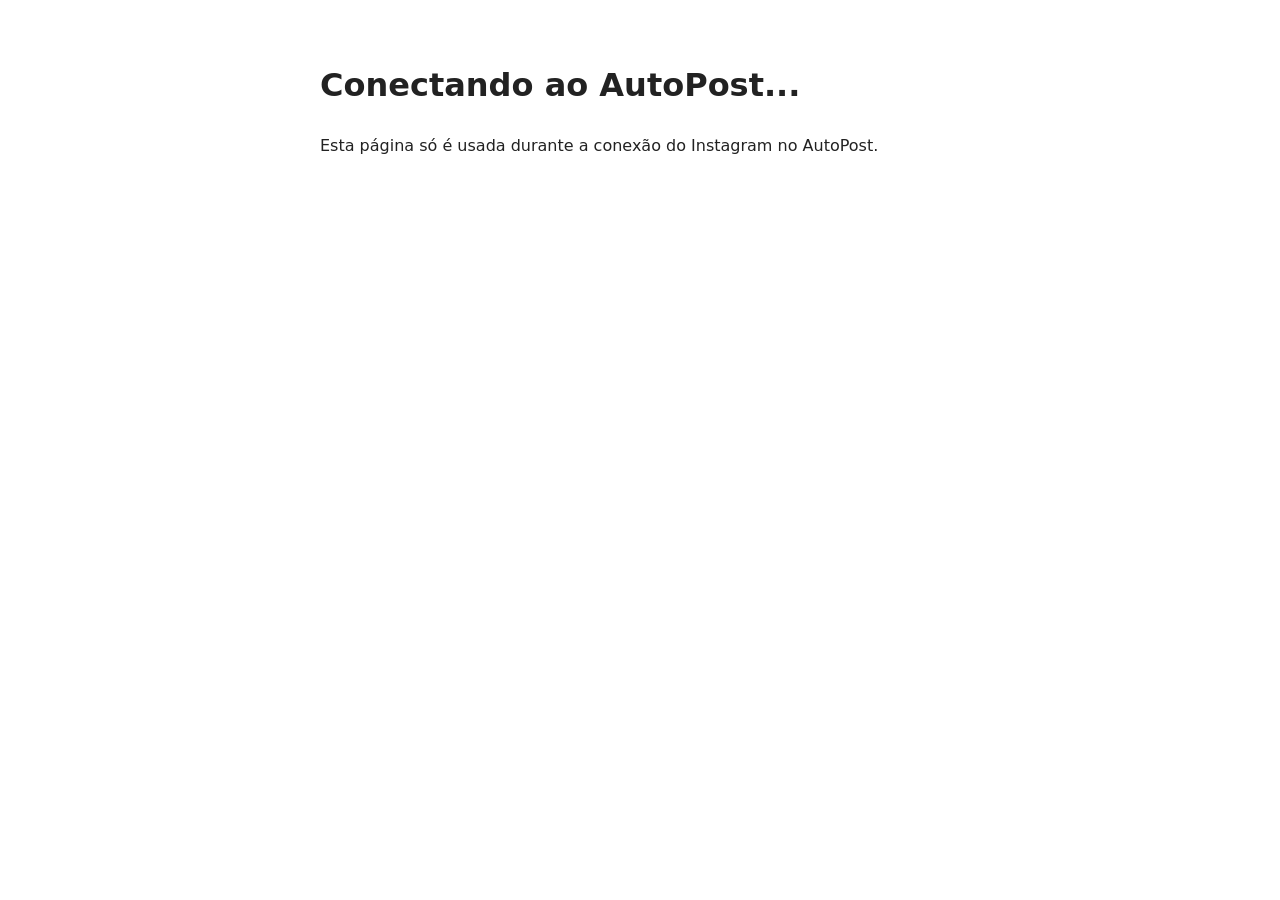
==== index.html @ 18178ec4 "Add files via upload" ====
<!doctype html>
<html lang="pt-br">
<head>
<meta charset="utf-8">
<meta name="viewport" content="width=device-width, initial-scale=1">
<meta name="robots" content="noindex">
<title>Mundo Droid Poster - Conectando</title>
<style>body{font-family:system-ui,sans-serif;max-width:640px;margin:60px auto;padding:0 16px;line-height:1.6;color:#222;background:#fff}code{word-break:break-all;background:#f3f3f3;padding:2px 4px;border-radius:4px}button{padding:8px 14px;cursor:pointer}</style>
</head>
<body>
<h1>Conectando ao AutoPost...</h1>
<p id="msg">Voltando para o app no seu computador.</p>
<div id="manual" hidden>
  <p>Se o AutoPost não abriu a confirmação, copie o endereço abaixo e cole no app em <b>Contas › Colar URL de retorno</b>:</p>
  <p><code id="url"></code></p>
  <button id="copy">Copiar endereço</button>
</div>
<script>
// Página-ponte do login do Instagram (Meta exige HTTPS público).
// Repassa code e state para o AutoPost, que roda só neste computador.
(function () {
  var PORT = 47615;
  var q = window.location.search;
  var full = window.location.href.split("#")[0];
  document.getElementById("url").textContent = full;
  document.getElementById("copy").onclick = function () {
    navigator.clipboard.writeText(full).then(function () { document.getElementById("copy").textContent = "Copiado!"; });
  };
  if (!/[?&](code|error)=/.test(q)) {
    document.getElementById("msg").textContent = "Esta página só é usada durante a conexão do Instagram no AutoPost.";
    return;
  }
  document.getElementById("manual").hidden = false;
  window.location.replace("http://localhost:" + PORT + "/oauth/callback/instagram/" + q);
})();
</script>
</body>
</html>
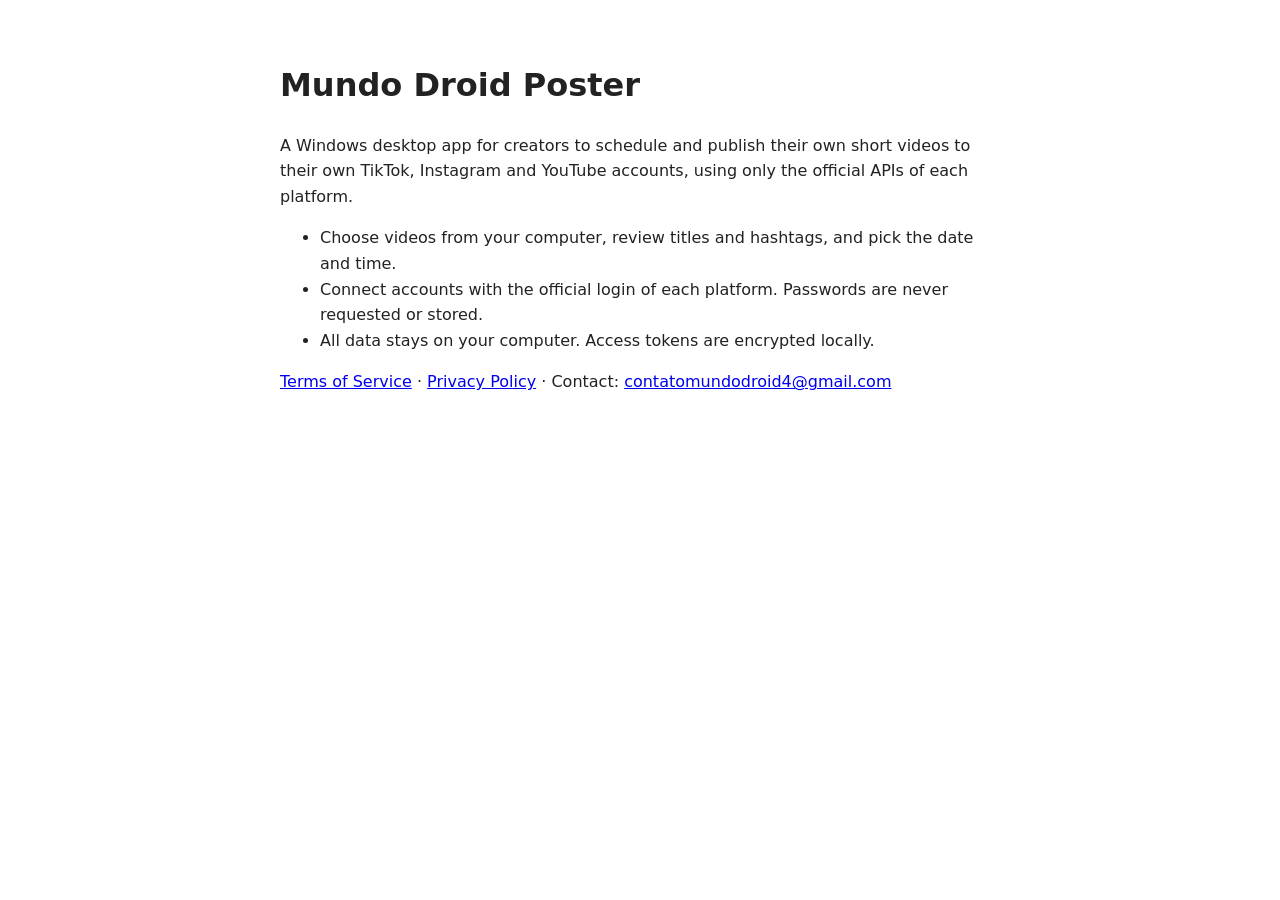
==== commit 70fc98d0: "Add files via upload" ====
--- a/index.html
+++ b/index.html
@@ -1,36 +1,43 @@
 <!doctype html>
-<html lang="pt-br">
+<html lang="en">
 <head>
 <meta charset="utf-8">
 <meta name="viewport" content="width=device-width, initial-scale=1">
-<meta name="robots" content="noindex">
-<title>Mundo Droid Poster - Conectando</title>
-<style>body{font-family:system-ui,sans-serif;max-width:640px;margin:60px auto;padding:0 16px;line-height:1.6;color:#222;background:#fff}code{word-break:break-all;background:#f3f3f3;padding:2px 4px;border-radius:4px}button{padding:8px 14px;cursor:pointer}</style>
+<title>Mundo Droid Poster</title>
+<style>body{font-family:system-ui,sans-serif;max-width:720px;margin:60px auto;padding:0 16px;line-height:1.6;color:#222;background:#fff}code{word-break:break-all;background:#f3f3f3;padding:2px 4px;border-radius:4px}button{padding:8px 14px;cursor:pointer}</style>
 </head>
 <body>
-<h1>Conectando ao AutoPost...</h1>
-<p id="msg">Voltando para o app no seu computador.</p>
-<div id="manual" hidden>
+<div id="home">
+  <h1>Mundo Droid Poster</h1>
+  <p>A Windows desktop app for creators to schedule and publish their own short videos to their own TikTok, Instagram and YouTube accounts, using only the official APIs of each platform.</p>
+  <ul>
+    <li>Choose videos from your computer, review titles and hashtags, and pick the date and time.</li>
+    <li>Connect accounts with the official login of each platform. Passwords are never requested or stored.</li>
+    <li>All data stays on your computer. Access tokens are encrypted locally.</li>
+  </ul>
+  <p><a href="terms.html">Terms of Service</a> · <a href="privacy.html">Privacy Policy</a> · Contact: <a href="mailto:contatomundodroid4@gmail.com">contatomundodroid4@gmail.com</a></p>
+</div>
+<div id="bridge" hidden>
+  <h1>Conectando ao AutoPost...</h1>
+  <p>Voltando para o app no seu computador.</p>
   <p>Se o AutoPost não abriu a confirmação, copie o endereço abaixo e cole no app em <b>Contas › Colar URL de retorno</b>:</p>
   <p><code id="url"></code></p>
   <button id="copy">Copiar endereço</button>
 </div>
 <script>
-// Página-ponte do login do Instagram (Meta exige HTTPS público).
-// Repassa code e state para o AutoPost, que roda só neste computador.
+// Também é a página-ponte do login do Instagram (a Meta exige HTTPS público):
+// repassa code e state para o AutoPost, que roda só no computador do usuário.
 (function () {
   var PORT = 47615;
   var q = window.location.search;
+  if (!/[?&](code|error)=/.test(q)) return;
   var full = window.location.href.split("#")[0];
+  document.getElementById("home").hidden = true;
+  document.getElementById("bridge").hidden = false;
   document.getElementById("url").textContent = full;
   document.getElementById("copy").onclick = function () {
     navigator.clipboard.writeText(full).then(function () { document.getElementById("copy").textContent = "Copiado!"; });
   };
-  if (!/[?&](code|error)=/.test(q)) {
-    document.getElementById("msg").textContent = "Esta página só é usada durante a conexão do Instagram no AutoPost.";
-    return;
-  }
-  document.getElementById("manual").hidden = false;
   window.location.replace("http://localhost:" + PORT + "/oauth/callback/instagram/" + q);
 })();
 </script>
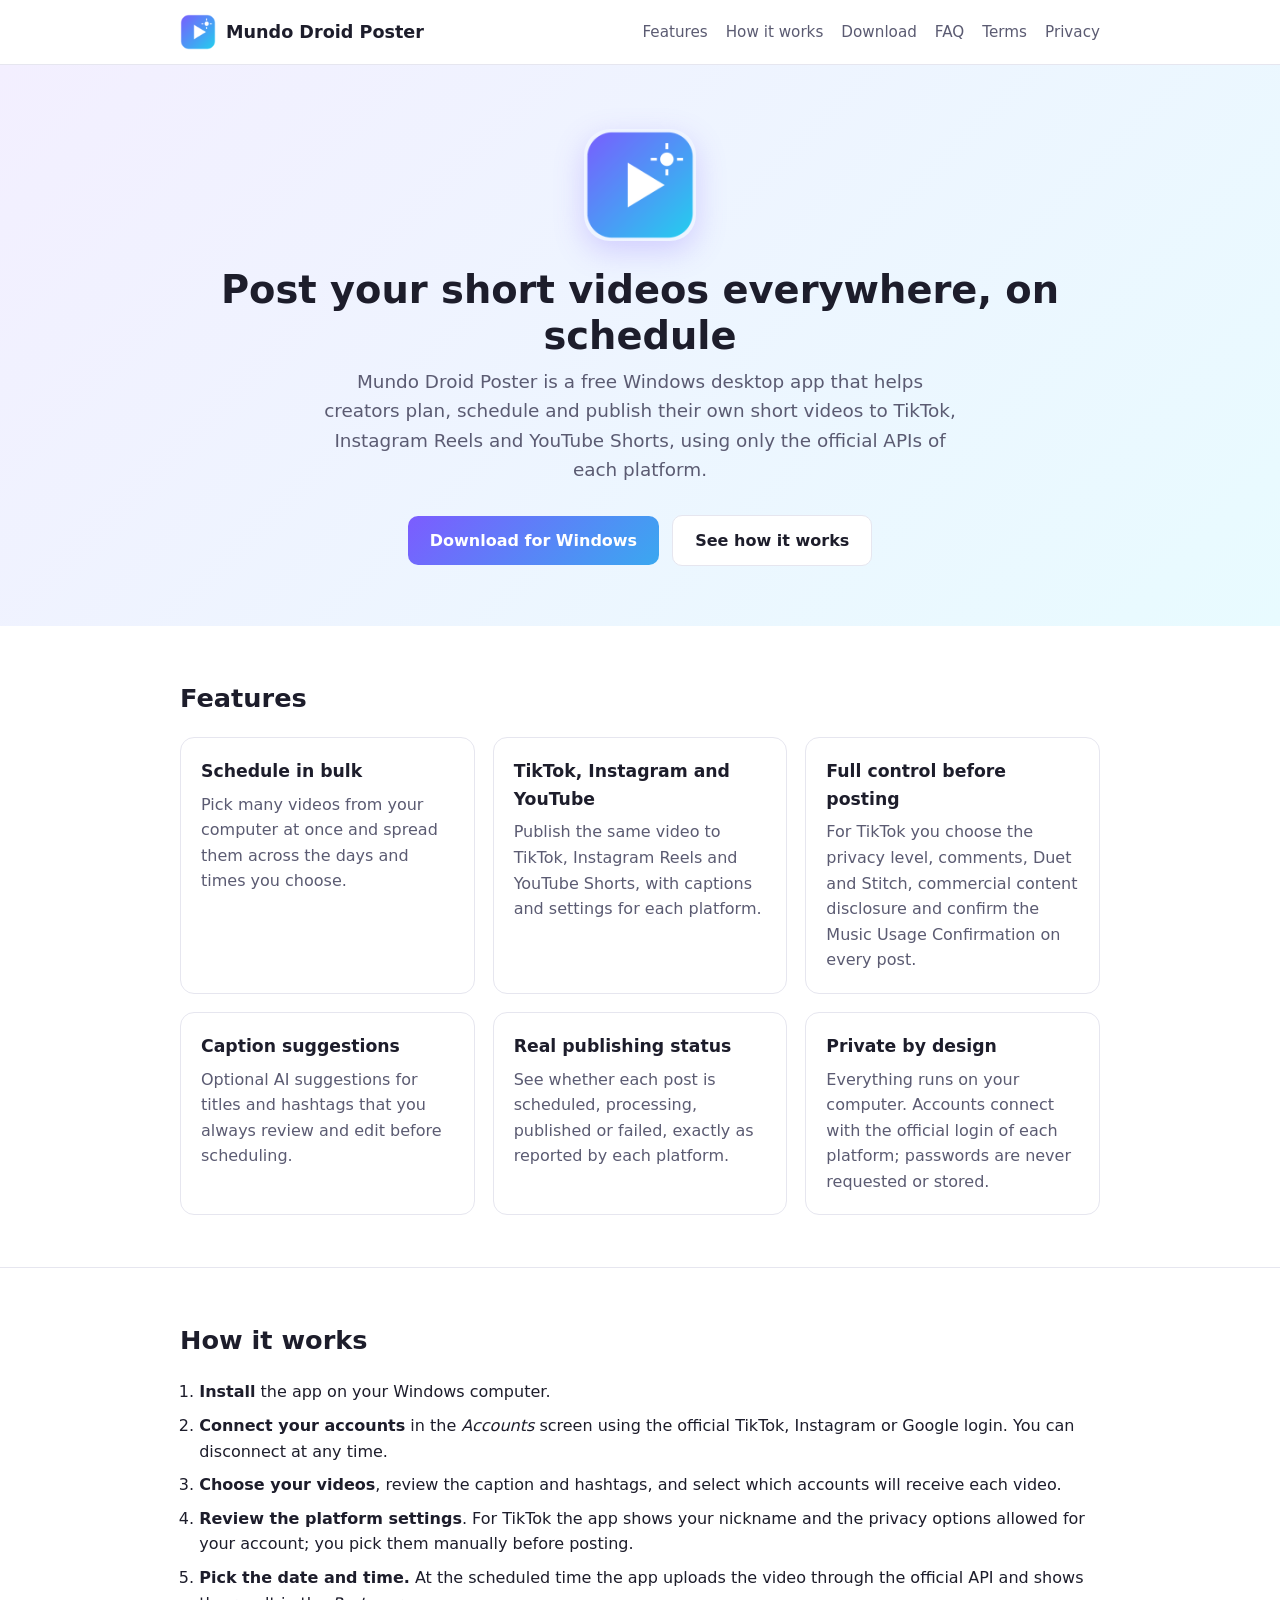
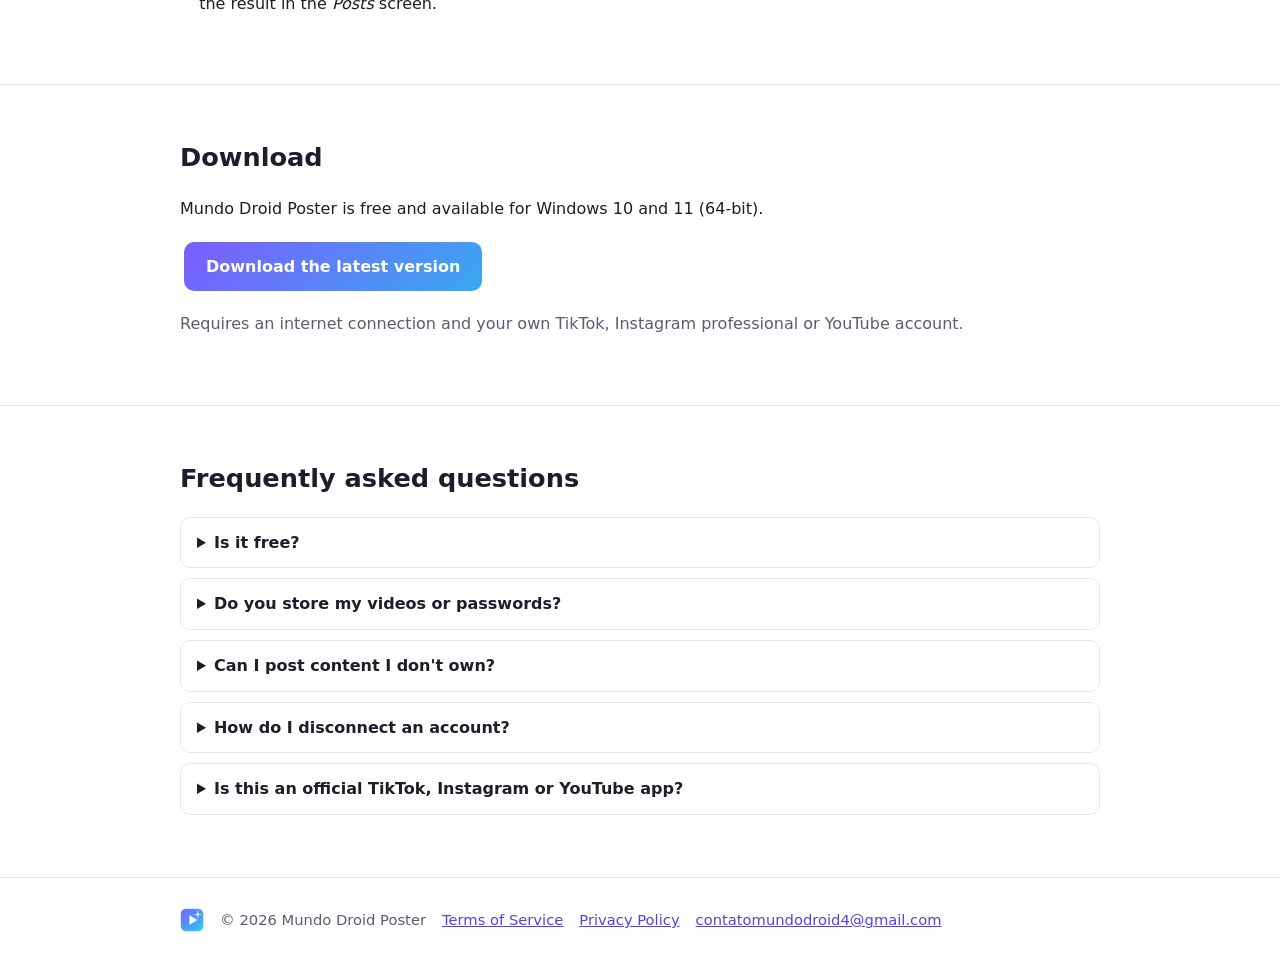
==== commit 13cd356b: "Add files via upload" ====
--- a/index.html
+++ b/index.html
@@ -3,27 +3,82 @@
 <head>
 <meta charset="utf-8">
 <meta name="viewport" content="width=device-width, initial-scale=1">
-<title>Mundo Droid Poster</title>
-<style>body{font-family:system-ui,sans-serif;max-width:720px;margin:60px auto;padding:0 16px;line-height:1.6;color:#222;background:#fff}code{word-break:break-all;background:#f3f3f3;padding:2px 4px;border-radius:4px}button{padding:8px 14px;cursor:pointer}</style>
+<title>Mundo Droid Poster - Schedule your videos to TikTok, Instagram and YouTube</title>
+<meta name="description" content="Mundo Droid Poster is a Windows desktop app for creators to schedule and publish their own short videos to TikTok, Instagram and YouTube using the official APIs.">
+<link rel="icon" href="favicon.ico" sizes="any">
+<link rel="icon" type="image/png" sizes="32x32" href="favicon-32.png">
+<link rel="apple-touch-icon" href="apple-touch-icon.png">
+<link rel="stylesheet" href="site.css">
 </head>
 <body>
-<div id="home">
-  <h1>Mundo Droid Poster</h1>
-  <p>A Windows desktop app for creators to schedule and publish their own short videos to their own TikTok, Instagram and YouTube accounts, using only the official APIs of each platform.</p>
-  <ul>
-    <li>Choose videos from your computer, review titles and hashtags, and pick the date and time.</li>
-    <li>Connect accounts with the official login of each platform. Passwords are never requested or stored.</li>
-    <li>All data stays on your computer. Access tokens are encrypted locally.</li>
-  </ul>
-  <p><a href="terms.html">Terms of Service</a> · <a href="privacy.html">Privacy Policy</a> · Contact: <a href="mailto:contatomundodroid4@gmail.com">contatomundodroid4@gmail.com</a></p>
-</div>
-<div id="bridge" hidden>
+<header class="top"><div class="wrap">
+  <a class="brand" href="./"><img src="icon-192.png" alt="Mundo Droid Poster icon">Mundo Droid Poster</a>
+  <nav><a href="#features">Features</a><a href="#how">How it works</a><a href="#download">Download</a><a href="#faq">FAQ</a><a href="terms.html">Terms</a><a href="privacy.html">Privacy</a></nav>
+</div></header>
+
+<main id="home">
+<div class="hero"><div class="wrap">
+  <img src="icon-512.png" alt="Mundo Droid Poster icon">
+  <h1>Post your short videos everywhere, on schedule</h1>
+  <p>Mundo Droid Poster is a free Windows desktop app that helps creators plan, schedule and publish their own short videos to TikTok, Instagram Reels and YouTube Shorts, using only the official APIs of each platform.</p>
+  <a class="btn" href="#download">Download for Windows</a>
+  <a class="btn ghost" href="#how">See how it works</a>
+</div></div>
+
+<section id="features"><div class="wrap">
+  <h2>Features</h2>
+  <div class="grid">
+    <div class="card"><h3>Schedule in bulk</h3><p>Pick many videos from your computer at once and spread them across the days and times you choose.</p></div>
+    <div class="card"><h3>TikTok, Instagram and YouTube</h3><p>Publish the same video to TikTok, Instagram Reels and YouTube Shorts, with captions and settings for each platform.</p></div>
+    <div class="card"><h3>Full control before posting</h3><p>For TikTok you choose the privacy level, comments, Duet and Stitch, commercial content disclosure and confirm the Music Usage Confirmation on every post.</p></div>
+    <div class="card"><h3>Caption suggestions</h3><p>Optional AI suggestions for titles and hashtags that you always review and edit before scheduling.</p></div>
+    <div class="card"><h3>Real publishing status</h3><p>See whether each post is scheduled, processing, published or failed, exactly as reported by each platform.</p></div>
+    <div class="card"><h3>Private by design</h3><p>Everything runs on your computer. Accounts connect with the official login of each platform; passwords are never requested or stored.</p></div>
+  </div>
+</div></section>
+
+<section id="how"><div class="wrap">
+  <h2>How it works</h2>
+  <ol class="steps">
+    <li><b>Install</b> the app on your Windows computer.</li>
+    <li><b>Connect your accounts</b> in the <i>Accounts</i> screen using the official TikTok, Instagram or Google login. You can disconnect at any time.</li>
+    <li><b>Choose your videos</b>, review the caption and hashtags, and select which accounts will receive each video.</li>
+    <li><b>Review the platform settings</b>. For TikTok the app shows your nickname and the privacy options allowed for your account; you pick them manually before posting.</li>
+    <li><b>Pick the date and time.</b> At the scheduled time the app uploads the video through the official API and shows the result in the <i>Posts</i> screen.</li>
+  </ol>
+</div></section>
+
+<section id="download"><div class="wrap">
+  <h2>Download</h2>
+  <p>Mundo Droid Poster is free and available for Windows 10 and 11 (64-bit).</p>
+  <p><a class="btn" href="https://github.com/mundodroid/gmewpp/releases/latest">Download the latest version</a></p>
+  <p style="color:var(--muted)">Requires an internet connection and your own TikTok, Instagram professional or YouTube account.</p>
+</div></section>
+
+<section id="faq" class="faq"><div class="wrap">
+  <h2>Frequently asked questions</h2>
+  <details><summary>Is it free?</summary><p>Yes. The app is free to download and use.</p></details>
+  <details><summary>Do you store my videos or passwords?</summary><p>No. Your videos stay on your computer and are sent directly to the platforms you choose. Passwords are never requested; access tokens are encrypted on your computer. See the <a href="privacy.html">Privacy Policy</a>.</p></details>
+  <details><summary>Can I post content I don't own?</summary><p>No. You may only publish content you own or have the rights to publish, as described in the <a href="terms.html">Terms of Service</a>.</p></details>
+  <details><summary>How do I disconnect an account?</summary><p>Inside the app, open <i>Accounts</i> and remove the account. You can also revoke access in the settings of TikTok, Instagram or Google.</p></details>
+  <details><summary>Is this an official TikTok, Instagram or YouTube app?</summary><p>No. Mundo Droid Poster is an independent app that uses the official public APIs of these platforms. It is not affiliated with or endorsed by TikTok, Meta or Google.</p></details>
+</div></section>
+</main>
+
+<div id="bridge" class="doc" hidden>
   <h1>Conectando ao AutoPost...</h1>
   <p>Voltando para o app no seu computador.</p>
   <p>Se o AutoPost não abriu a confirmação, copie o endereço abaixo e cole no app em <b>Contas › Colar URL de retorno</b>:</p>
   <p><code id="url"></code></p>
   <button id="copy">Copiar endereço</button>
 </div>
+
+<footer><div class="wrap">
+  <img src="favicon-32.png" alt=""> <span>© 2026 Mundo Droid Poster</span>
+  <a href="terms.html">Terms of Service</a><a href="privacy.html">Privacy Policy</a>
+  <a href="mailto:contatomundodroid4@gmail.com">contatomundodroid4@gmail.com</a>
+</div></footer>
+
 <script>
 // Também é a página-ponte do login do Instagram (a Meta exige HTTPS público):
 // repassa code e state para o AutoPost, que roda só no computador do usuário.
--- a/site.css
+++ b/site.css
@@ -0,0 +1,37 @@
+:root{--ink:#1d1d2b;--muted:#5b5b72;--line:#e6e6ef;--bg:#fff;--soft:#f6f5ff;--a:#7c5cff;--b:#22d3ee}
+*{box-sizing:border-box}
+body{margin:0;font-family:system-ui,-apple-system,"Segoe UI",Roboto,sans-serif;color:var(--ink);background:var(--bg);line-height:1.6}
+a{color:#5a3fe0}
+.wrap{max-width:960px;margin:0 auto;padding:0 20px}
+header.top{border-bottom:1px solid var(--line);background:#fff;position:sticky;top:0;z-index:5}
+header.top .wrap{display:flex;align-items:center;gap:12px;height:64px}
+.brand{display:flex;align-items:center;gap:10px;text-decoration:none;color:var(--ink);font-weight:700;font-size:1.1em}
+.brand img{width:36px;height:36px;border-radius:9px}
+nav{margin-left:auto;display:flex;gap:18px;flex-wrap:wrap}
+nav a{text-decoration:none;color:var(--muted);font-size:.95em}
+nav a:hover{color:var(--ink)}
+.hero{background:linear-gradient(135deg,#f3efff,#e8fbff);padding:64px 0 56px;text-align:center}
+.hero img{width:112px;height:112px;border-radius:26px;box-shadow:0 10px 30px rgba(124,92,255,.25)}
+.hero h1{font-size:2.4em;margin:18px 0 8px;line-height:1.2}
+.hero p{font-size:1.15em;color:var(--muted);max-width:640px;margin:0 auto 26px}
+.btn{display:inline-block;padding:12px 22px;border-radius:10px;background:linear-gradient(135deg,var(--a),#3aa8f0);color:#fff;text-decoration:none;font-weight:600;margin:4px}
+.btn.ghost{background:#fff;color:var(--ink);border:1px solid var(--line)}
+section{padding:52px 0;border-bottom:1px solid var(--line)}
+section h2{font-size:1.6em;margin:0 0 18px}
+.grid{display:grid;grid-template-columns:repeat(auto-fit,minmax(250px,1fr));gap:18px}
+.card{border:1px solid var(--line);border-radius:14px;padding:20px;background:#fff}
+.card h3{margin:0 0 6px;font-size:1.08em}
+.card p{margin:0;color:var(--muted)}
+ol.steps{padding-left:1.2em}
+ol.steps li{margin:8px 0}
+.faq details{border:1px solid var(--line);border-radius:10px;padding:12px 16px;margin:10px 0}
+.faq summary{cursor:pointer;font-weight:600}
+.doc{max-width:800px;margin:0 auto;padding:36px 20px 60px}
+.doc h1{font-size:1.9em;margin-bottom:4px;line-height:1.25}
+.doc h2{font-size:1.2em;margin-top:1.8em}
+.doc .updated{color:var(--muted);margin-top:0}
+footer{padding:30px 0;color:var(--muted);font-size:.92em}
+footer .wrap{display:flex;gap:16px;flex-wrap:wrap;align-items:center}
+footer img{width:24px;height:24px;border-radius:6px}
+code{word-break:break-all;background:#f3f3f7;padding:2px 5px;border-radius:4px}
+@media (max-width:640px){.hero h1{font-size:1.8em}nav{gap:12px}header.top .wrap{height:auto;padding:10px 20px;flex-wrap:wrap}}
